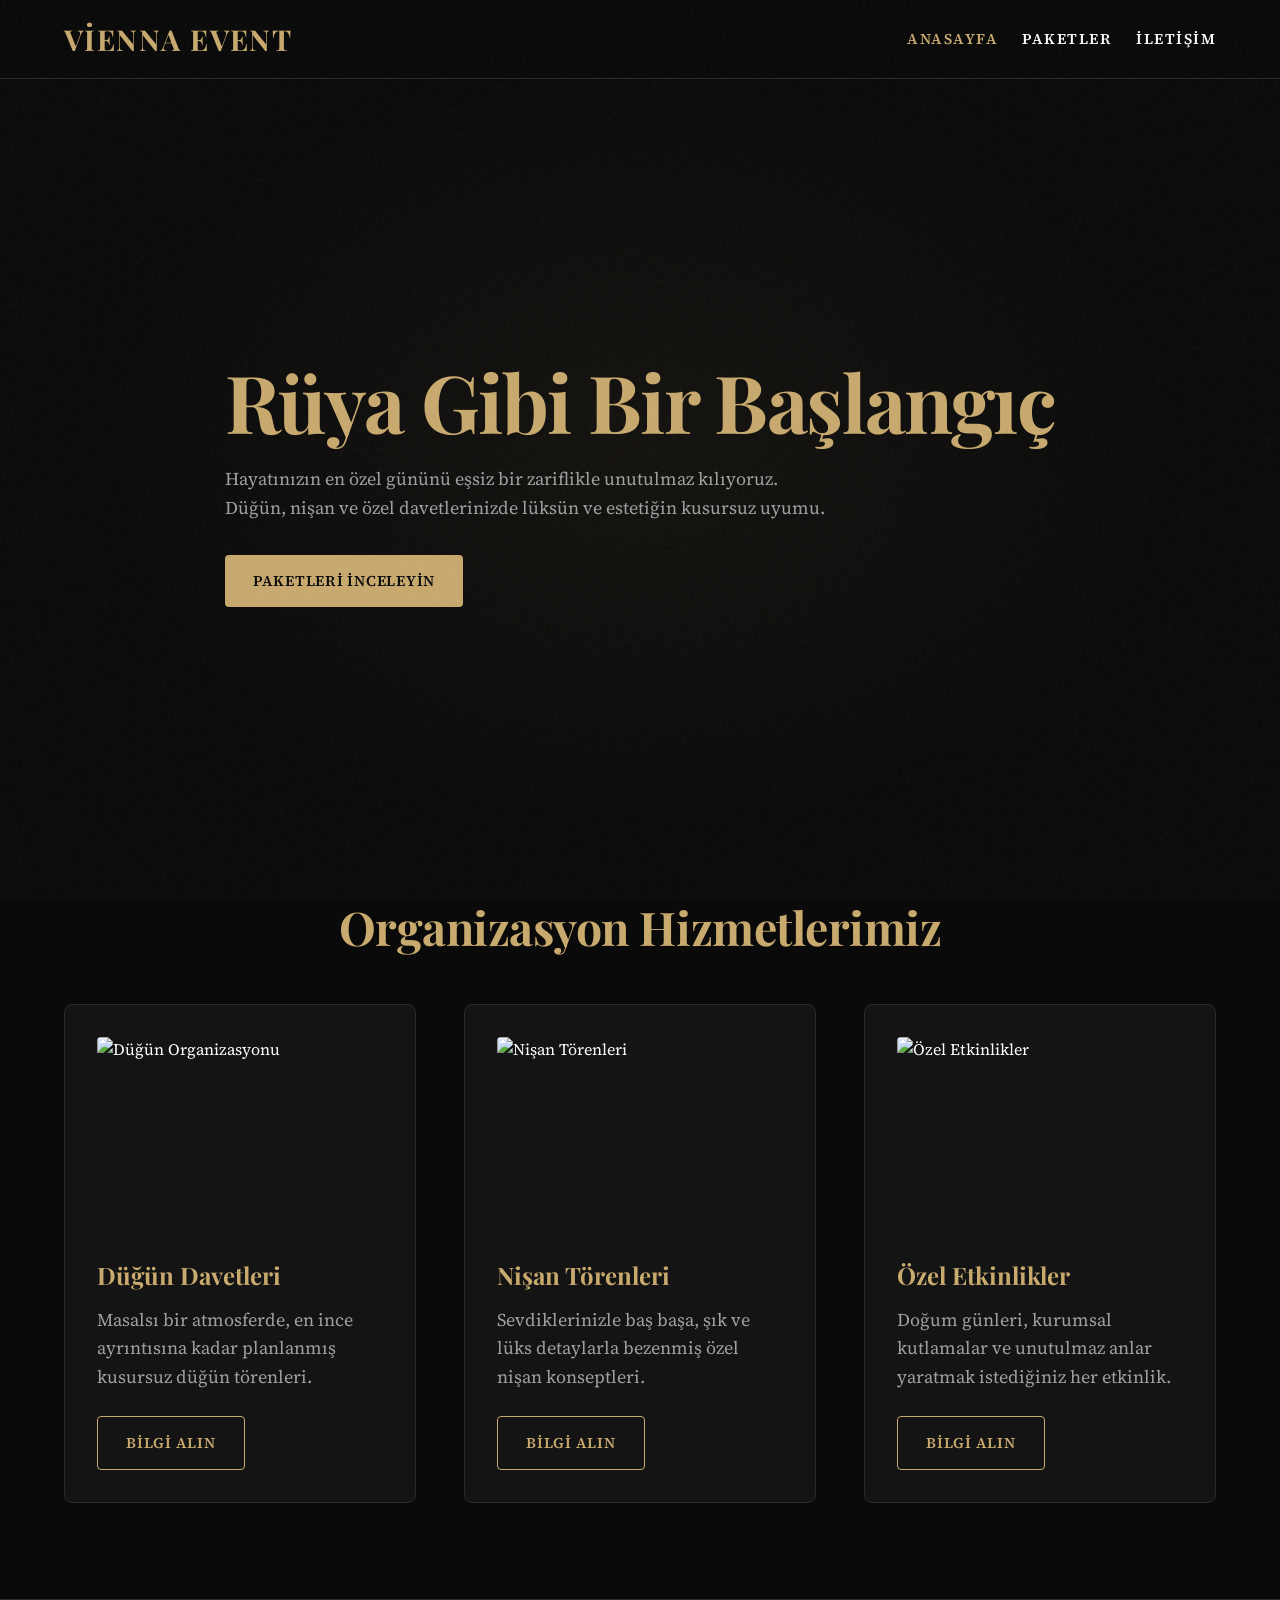
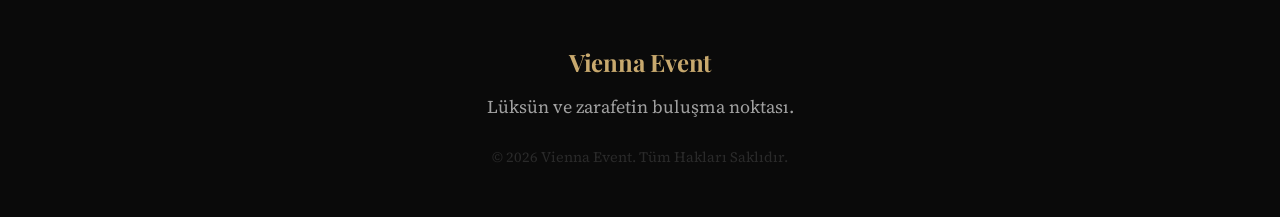
==== index.html @ 5845f9a8 "İlk commit: Proje dosyaları eklendi" ====
<!DOCTYPE html>
<html lang="tr">
<head>
    <meta charset="UTF-8">
    <meta name="viewport" content="width=device-width, initial-scale=1.0">
    <title>Vienna Event | Lüks Organizasyon ve Davet</title>
    <meta name="description" content="Vienna Event ile rüya gibi düğün, nişan ve özel tören organizasyonları. Zarafet ve lüksün buluşma noktası.">
    
    <!-- Fonts -->
    <link rel="preconnect" href="https://fonts.googleapis.com">
    <link rel="preconnect" href="https://fonts.gstatic.com" crossorigin>
    <link href="https://fonts.googleapis.com/css2?family=Playfair+Display:ital,wght@0,400;0,700;1,400&family=Source+Serif+Pro:wght@400;600&display=swap" rel="stylesheet">
    
    <!-- CSS -->
    <link rel="stylesheet" href="css/variables.css">
    <link rel="stylesheet" href="css/base.css">
    <link rel="stylesheet" href="css/layout.css">
    <link rel="stylesheet" href="css/components.css">
    <link rel="stylesheet" href="css/animations.css">
</head>
<body>
    <div class="grain-overlay"></div>

    <!-- Navigation -->
    <nav class="nav">
        <div class="nav-container">
            <a href="index.html" class="nav-logo">Vienna Event</a>
            <button class="hamburger" aria-label="Menü">☰</button>
            <ul class="nav-links">
                <li><a href="index.html" class="nav-link active">Anasayfa</a></li>
                <li><a href="packages.html" class="nav-link">Paketler</a></li>
                <li><a href="contact.html" class="nav-link">İletişim</a></li>
            </ul>
        </div>
    </nav>

    <!-- Hero Section -->
    <section class="hero-section">
        <div class="hero-bg"></div>
        <div class="container animate-on-scroll">
            <h1 class="stagger-1">Rüya Gibi Bir Başlangıç</h1>
            <p class="stagger-2" style="max-width: 600px; margin: var(--space-md) 0 var(--space-xl);">Hayatınızın en özel gününü eşsiz bir zariflikle unutulmaz kılıyoruz. Düğün, nişan ve özel davetlerinizde lüksün ve estetiğin kusursuz uyumu.</p>
            <a href="packages.html" class="btn-primary stagger-3">Paketleri İnceleyin</a>
        </div>
    </section>

    <!-- Categories Section -->
    <section class="container animate-on-scroll">
        <h2 style="text-align: center; margin-bottom: var(--space-2xl);">Organizasyon Hizmetlerimiz</h2>
        <div class="grid grid-3">
            <div class="card stagger-1">
                <div class="card-img-wrapper">
                    <!-- Unsplash gorseli (konsept amaciyla) -->
                    <img src="https://images.unsplash.com/photo-1519225421980-715cb0215aed?ixlib=rb-4.0.3&auto=format&fit=crop&w=800&q=80" alt="Düğün Organizasyonu" class="card-img" loading="lazy">
                </div>
                <h3 class="card-title">Düğün Davetleri</h3>
                <p style="margin-bottom: var(--space-lg); flex-grow: 1;">Masalsı bir atmosferde, en ince ayrıntısına kadar planlanmış kusursuz düğün törenleri.</p>
                <a href="contact.html" class="btn-ghost" style="align-self: flex-start;">Bilgi Alın</a>
            </div>
            
            <div class="card stagger-2">
                <div class="card-img-wrapper">
                    <img src="https://images.unsplash.com/photo-1515934751635-c81c6bc9a2d8?ixlib=rb-4.0.3&auto=format&fit=crop&w=800&q=80" alt="Nişan Törenleri" class="card-img" loading="lazy">
                </div>
                <h3 class="card-title">Nişan Törenleri</h3>
                <p style="margin-bottom: var(--space-lg); flex-grow: 1;">Sevdiklerinizle baş başa, şık ve lüks detaylarla bezenmiş özel nişan konseptleri.</p>
                <a href="contact.html" class="btn-ghost" style="align-self: flex-start;">Bilgi Alın</a>
            </div>

            <div class="card stagger-3">
                <div class="card-img-wrapper">
                    <img src="https://images.unsplash.com/photo-1464366400600-7168b8af9bc3?ixlib=rb-4.0.3&auto=format&fit=crop&w=800&q=80" alt="Özel Etkinlikler" class="card-img" loading="lazy">
                </div>
                <h3 class="card-title">Özel Etkinlikler</h3>
                <p style="margin-bottom: var(--space-lg); flex-grow: 1;">Doğum günleri, kurumsal kutlamalar ve unutulmaz anlar yaratmak istediğiniz her etkinlik.</p>
                <a href="contact.html" class="btn-ghost" style="align-self: flex-start;">Bilgi Alın</a>
            </div>
        </div>
    </section>

    <!-- Footer -->
    <footer style="border-top: 1px solid var(--color-border); padding: var(--space-2xl) 0; text-align: center; margin-top: var(--space-4xl);">
        <div class="container animate-on-scroll">
            <h2 style="font-size: 1.5rem; margin-bottom: var(--space-md);">Vienna Event</h2>
            <p style="margin-bottom: var(--space-lg);">Lüksün ve zarafetin buluşma noktası.</p>
            <p style="font-size: 0.9rem; color: var(--color-border);">&copy; 2026 Vienna Event. Tüm Hakları Saklıdır.</p>
        </div>
    </footer>

    <script src="js/main.js"></script>
</body>
</html>
---- css/variables.css ----
:root {
  /* Luxury Dark Palette */
  --color-bg: #0a0a0a;
  --color-bg-rgb: 10, 10, 10;
  --color-surface: #141414;
  --color-surface-hover: #1c1c1c;
  
  --color-primary: #c8a96e; /* Gold */
  --color-primary-rgb: 200, 169, 110;
  --color-accent: #e8d5b0; /* Light Gold */
  
  --color-text-primary: #fdfdfd;
  --color-text-secondary: #a0a0a0;
  --color-border: #2a2a2a;

  /* Typography */
  --font-display: 'Playfair Display', serif;
  --font-body: 'Source Serif Pro', serif;

  /* Spacing (8px grid) */
  --space-xs: 4px;
  --space-sm: 8px;
  --space-md: 16px;
  --space-lg: 24px;
  --space-xl: 32px;
  --space-2xl: 48px;
  --space-3xl: 64px;
  --space-4xl: 96px;
  --space-5xl: 128px;

  /* Border Radius */
  --radius-sm: 4px;
  --radius-md: 8px;
  --radius-lg: 16px;

  /* Easing */
  --ease-out-expo: cubic-bezier(0.16, 1, 0.3, 1);
}
---- css/base.css ----
* {
  margin: 0;
  padding: 0;
  box-sizing: border-box;
}

body {
  font-family: var(--font-body);
  background-color: var(--color-bg);
  color: var(--color-text-primary);
  line-height: 1.6;
  -webkit-font-smoothing: antialiased;
}

/* Noise overlay */
.grain-overlay::after {
  content: '';
  position: fixed;
  top: 0; left: 0;
  width: 100%; height: 100%;
  background-image: url("data:image/svg+xml,%3Csvg viewBox='0 0 256 256' xmlns='http://www.w3.org/2000/svg'%3E%3Cfilter id='noise'%3E%3CfeTurbulence type='fractalNoise' baseFrequency='0.9' numOctaves='4' stitchTiles='stitch'/%3E%3C/filter%3E%3Crect width='100%25' height='100%25' filter='url(%23noise)' opacity='0.03'/%3E%3C/svg%3E");
  pointer-events: none;
  z-index: 9999;
}

h1, h2, h3, h4, h5, h6 {
  font-family: var(--font-display);
  font-weight: 700;
  line-height: 1.2;
}

h1 { font-size: clamp(2.5rem, 5vw + 1rem, 5rem); letter-spacing: -0.02em; color: var(--color-primary); }
h2 { font-size: clamp(1.8rem, 3vw + 0.5rem, 3rem); letter-spacing: -0.01em; color: var(--color-primary); }
h3 { font-size: clamp(1.3rem, 2vw + 0.5rem, 2rem); }
p { font-size: clamp(1rem, 1vw + 0.5rem, 1.125rem); color: var(--color-text-secondary); }

a {
  color: var(--color-primary);
  text-decoration: none;
  transition: color 0.3s ease;
}

a:hover {
  color: var(--color-accent);
}
---- css/layout.css ----
.container {
  max-width: 1200px;
  margin: 0 auto;
  padding: 0 var(--space-lg);
}

section {
  padding: 100px 0;
}

.hero-section {
  padding: 180px 0 120px;
  min-height: 100vh;
  display: flex;
  align-items: center;
  position: relative;
  overflow: hidden;
}

.hero-bg {
  position: absolute;
  top: 0; left: 0; width: 100%; height: 100%;
  background:
    radial-gradient(ellipse at 50% 50%, rgba(200, 169, 110, 0.05) 0%, transparent 60%),
    var(--color-bg);
  z-index: -1;
}

.grid {
  display: grid;
  gap: var(--space-2xl);
}

.grid-3 { grid-template-columns: repeat(3, 1fr); }
.grid-2 { grid-template-columns: repeat(2, 1fr); }

@media (max-width: 768px) {
  .grid-2, .grid-3 {
    grid-template-columns: 1fr;
  }
  section {
    padding: 60px 0;
  }
  .hero-section {
    padding: 140px 0 80px;
    min-height: 80vh;
  }
}
---- css/components.css ----
/* Primary Button */
.btn-primary {
  display: inline-flex;
  align-items: center;
  gap: 8px;
  padding: 14px 28px;
  font-family: var(--font-body);
  font-size: 15px;
  font-weight: 600;
  letter-spacing: 0.05em;
  color: var(--color-bg);
  background: var(--color-primary);
  border: none;
  border-radius: var(--radius-sm);
  cursor: pointer;
  transition: all 0.3s var(--ease-out-expo);
  text-transform: uppercase;
}

.btn-primary:hover {
  transform: translateY(-2px);
  background: var(--color-accent);
  box-shadow: 0 4px 12px rgba(200, 169, 110, 0.2);
  color: var(--color-bg);
}

/* Ghost Button */
.btn-ghost {
  display: inline-flex;
  align-items: center;
  gap: 8px;
  padding: 14px 28px;
  font-family: var(--font-body);
  font-size: 15px;
  font-weight: 600;
  letter-spacing: 0.05em;
  color: var(--color-primary);
  background: transparent;
  border: 1px solid var(--color-primary);
  border-radius: var(--radius-sm);
  cursor: pointer;
  transition: all 0.3s ease;
  text-transform: uppercase;
}

.btn-ghost:hover {
  background: rgba(200, 169, 110, 0.1);
  color: var(--color-accent);
  border-color: var(--color-accent);
}

/* Cards */
.card {
  background: var(--color-surface);
  border: 1px solid var(--color-border);
  border-radius: var(--radius-md);
  padding: var(--space-xl);
  transition: all 0.4s var(--ease-out-expo);
  display: flex;
  flex-direction: column;
}

.card:hover {
  transform: translateY(-4px);
  box-shadow: 0 12px 32px rgba(0,0,0,0.5);
  border-color: rgba(200, 169, 110, 0.3);
}

.card-title {
  font-family: var(--font-display);
  font-size: 1.5rem;
  color: var(--color-primary);
  margin-bottom: var(--space-md);
}

.card-img-wrapper {
  width: 100%;
  padding-bottom: 70%;
  position: relative;
  overflow: hidden;
  border-radius: var(--radius-sm);
  margin-bottom: var(--space-lg);
}

.card-img {
  position: absolute;
  top: 0; left: 0;
  width: 100%; height: 100%;
  object-fit: cover;
  transition: transform 0.6s var(--ease-out-expo);
}

.card:hover .card-img {
  transform: scale(1.05);
}

/* Navigation */
.nav {
  position: fixed;
  top: 0;
  width: 100%;
  z-index: 100;
  padding: var(--space-md) 0;
  backdrop-filter: blur(12px);
  background: rgba(10, 10, 10, 0.85); /* var(--color-bg-rgb) */
  border-bottom: 1px solid var(--color-border);
  transition: all 0.3s ease;
}

.nav-container {
  display: flex;
  justify-content: space-between;
  align-items: center;
  max-width: 1200px;
  margin: 0 auto;
  padding: 0 var(--space-lg);
}

.nav-logo {
  font-family: var(--font-display);
  font-size: 1.8rem;
  font-weight: 700;
  color: var(--color-primary);
  letter-spacing: 0.05em;
  text-transform: uppercase;
}

.nav-links {
  display: flex;
  gap: var(--space-lg);
  list-style: none;
}

.nav-link {
  color: var(--color-text-primary);
  font-size: 15px;
  font-weight: 600;
  text-transform: uppercase;
  letter-spacing: 0.1em;
}

.nav-link:hover, .nav-link.active {
  color: var(--color-primary);
}

.hamburger {
  display: none;
  background: none;
  border: none;
  color: var(--color-primary);
  font-size: 24px;
  cursor: pointer;
}

@media (max-width: 768px) {
  .nav-links {
    display: none;
  }
  .hamburger {
    display: block;
  }
}

/* Input Fields */
.input-group {
  margin-bottom: var(--space-lg);
}

.input-label {
  display: block;
  margin-bottom: var(--space-sm);
  color: var(--color-text-secondary);
  font-size: 14px;
  text-transform: uppercase;
  letter-spacing: 0.05em;
}

.input, .textarea {
  width: 100%;
  padding: 14px 18px;
  font-family: var(--font-body);
  font-size: 16px;
  color: var(--color-text-primary);
  background: var(--color-surface);
  border: 1px solid var(--color-border);
  border-radius: var(--radius-sm);
  outline: none;
  transition: all 0.25s ease;
}

.textarea {
  min-height: 120px;
  resize: vertical;
}

.input:focus, .textarea:focus {
  border-color: var(--color-primary);
  background: var(--color-bg);
}

.input::placeholder, .textarea::placeholder {
  color: var(--color-text-secondary);
  opacity: 0.6;
}
---- css/animations.css ----
@keyframes fadeInUp {
  from {
    opacity: 0;
    transform: translateY(30px);
  }
  to {
    opacity: 1;
    transform: translateY(0);
  }
}

@keyframes fadeOut {
  from { opacity: 1; }
  to { opacity: 0; }
}

.animate-on-scroll {
  opacity: 0;
  animation-fill-mode: forwards;
}

.is-visible {
  animation: fadeInUp 0.8s var(--ease-out-expo) forwards;
}

.stagger-1 { animation-delay: 0.1s; }
.stagger-2 { animation-delay: 0.2s; }
.stagger-3 { animation-delay: 0.3s; }
.stagger-4 { animation-delay: 0.4s; }
.stagger-5 { animation-delay: 0.5s; }
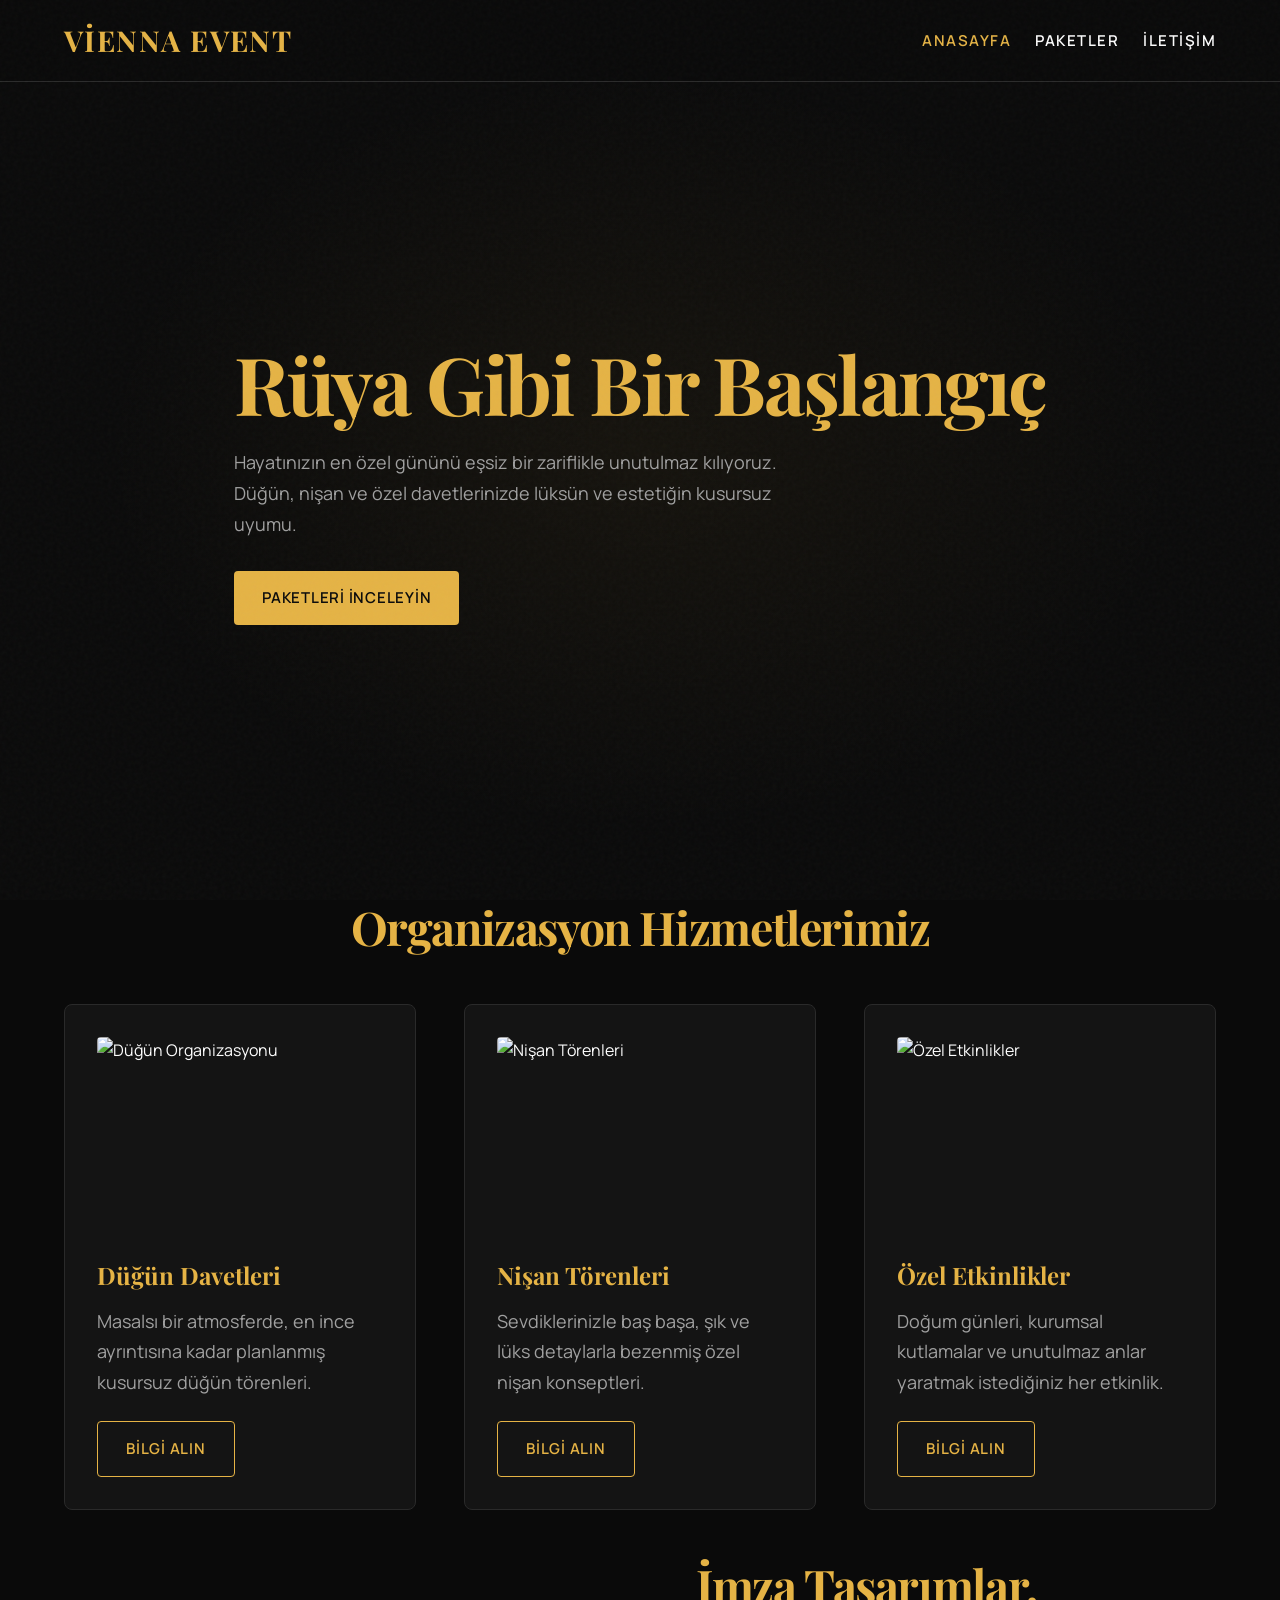
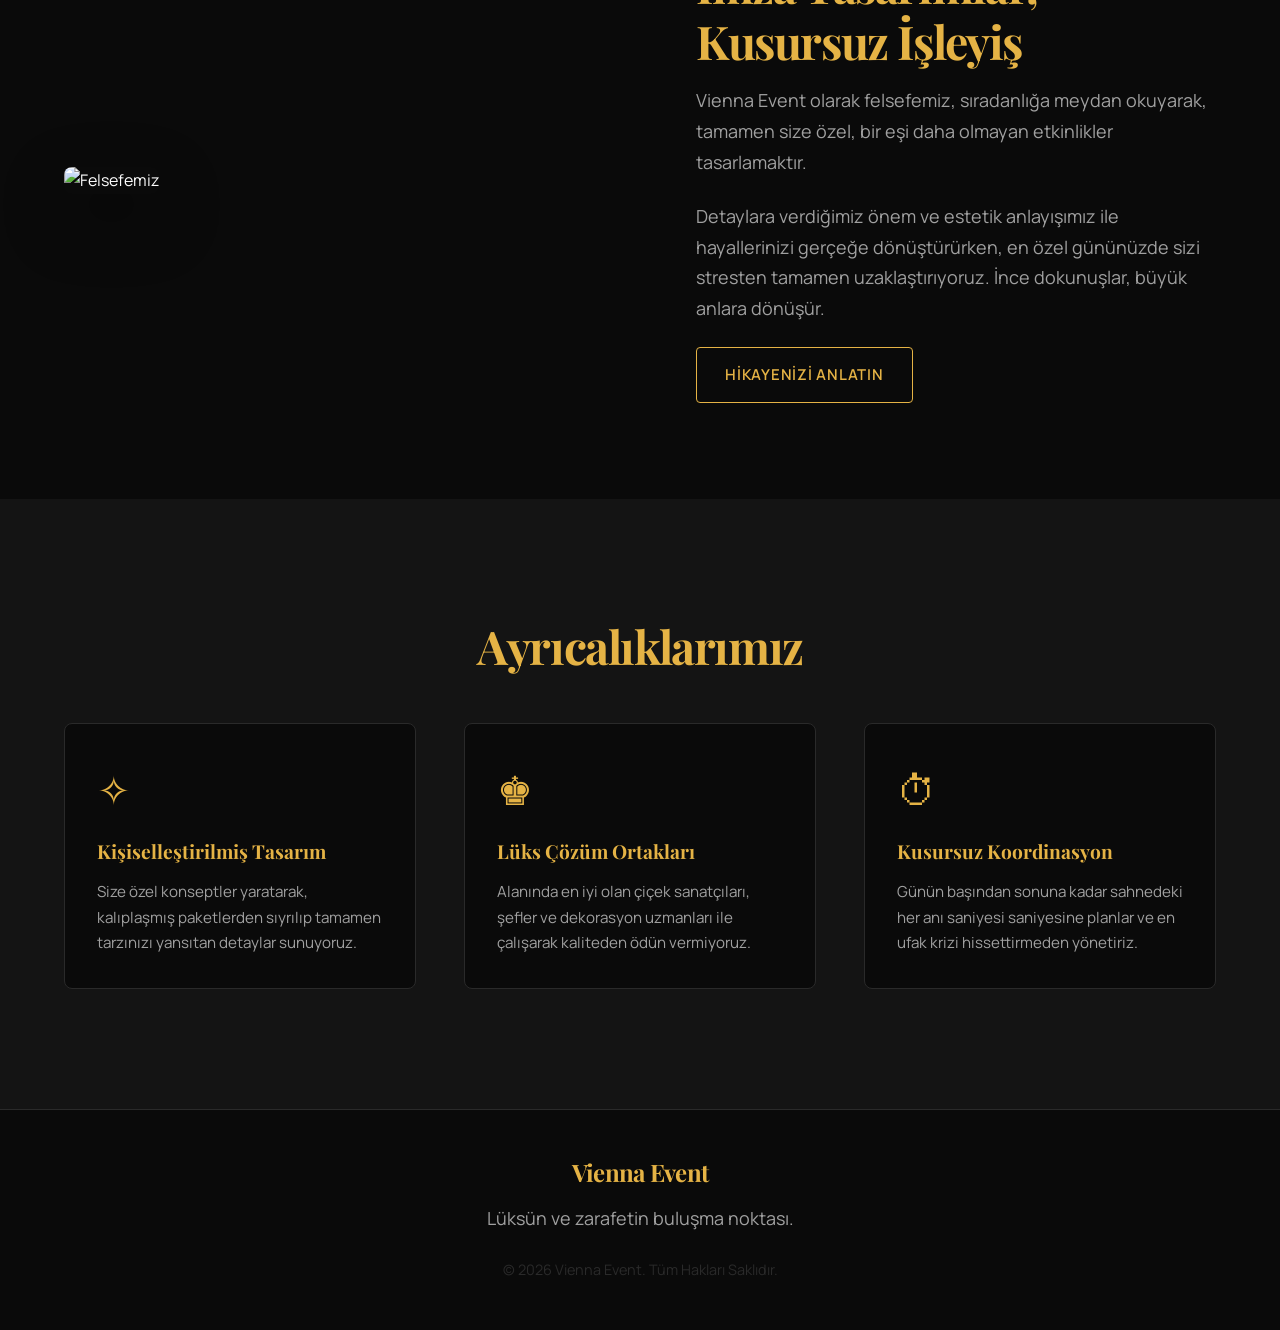
==== commit ed618f60: "Son tasarım revizeleri ve mobil uyumluluk" ====
--- a/index.html
+++ b/index.html
@@ -9,7 +9,7 @@
     <!-- Fonts -->
     <link rel="preconnect" href="https://fonts.googleapis.com">
     <link rel="preconnect" href="https://fonts.gstatic.com" crossorigin>
-    <link href="https://fonts.googleapis.com/css2?family=Playfair+Display:ital,wght@0,400;0,700;1,400&family=Source+Serif+Pro:wght@400;600&display=swap" rel="stylesheet">
+    <link href="https://fonts.googleapis.com/css2?family=Playfair+Display:ital,wght@0,400;0,700;1,400&family=Manrope:wght@400;600&display=swap" rel="stylesheet">
     
     <!-- CSS -->
     <link rel="stylesheet" href="css/variables.css">
@@ -78,8 +78,47 @@
         </div>
     </section>
 
+    <!-- Philosophy Section -->
+    <section class="container animate-on-scroll">
+        <div class="grid grid-2" style="align-items: center; margin-top: var(--space-2xl);">
+            <div class="stagger-1">
+                <img src="https://images.unsplash.com/photo-1511285560929-80b456fea0bc?ixlib=rb-4.0.3&auto=format&fit=crop&w=800&q=80" alt="Felsefemiz" style="width: 100%; border-radius: var(--radius-md); box-shadow: 0 24px 64px rgba(0,0,0,0.4);" loading="lazy">
+            </div>
+            <div class="stagger-2" style="padding-left: var(--space-xl);">
+                <h2 style="margin-bottom: var(--space-md);">İmza Tasarımlar, <br>Kusursuz İşleyiş</h2>
+                <p style="margin-bottom: var(--space-lg);">Vienna Event olarak felsefemiz, sıradanlığa meydan okuyarak, tamamen size özel, bir eşi daha olmayan etkinlikler tasarlamaktır.</p>
+                <p style="margin-bottom: var(--space-lg);">Detaylara verdiğimiz önem ve estetik anlayışımız ile hayallerinizi gerçeğe dönüştürürken, en özel gününüzde sizi stresten tamamen uzaklaştırıyoruz. İnce dokunuşlar, büyük anlara dönüşür.</p>
+                <a href="contact.html" class="btn-ghost">Hikayenizi Anlatın</a>
+            </div>
+        </div>
+    </section>
+
+    <!-- Features Section -->
+    <section style="background-color: var(--color-surface); padding: 120px 0; margin-top: var(--space-4xl);">
+        <div class="container animate-on-scroll">
+            <h2 style="text-align: center; margin-bottom: var(--space-2xl);">Ayrıcalıklarımız</h2>
+            <div class="grid grid-3">
+                <div class="card stagger-1" style="background: var(--color-bg); border: 1px solid var(--color-border);">
+                    <div style="font-size: 2.5rem; margin-bottom: var(--space-md); color: var(--color-primary);">✧</div>
+                    <h3 class="card-title" style="font-size: 1.2rem;">Kişiselleştirilmiş Tasarım</h3>
+                    <p style="font-size: 0.95rem; flex-grow: 1;">Size özel konseptler yaratarak, kalıplaşmış paketlerden sıyrılıp tamamen tarzınızı yansıtan detaylar sunuyoruz.</p>
+                </div>
+                <div class="card stagger-2" style="background: var(--color-bg); border: 1px solid var(--color-border);">
+                    <div style="font-size: 2.5rem; margin-bottom: var(--space-md); color: var(--color-primary);">♚</div>
+                    <h3 class="card-title" style="font-size: 1.2rem;">Lüks Çözüm Ortakları</h3>
+                    <p style="font-size: 0.95rem; flex-grow: 1;">Alanında en iyi olan çiçek sanatçıları, şefler ve dekorasyon uzmanları ile çalışarak kaliteden ödün vermiyoruz.</p>
+                </div>
+                <div class="card stagger-3" style="background: var(--color-bg); border: 1px solid var(--color-border);">
+                    <div style="font-size: 2.5rem; margin-bottom: var(--space-md); color: var(--color-primary);">⏱</div>
+                    <h3 class="card-title" style="font-size: 1.2rem;">Kusursuz Koordinasyon</h3>
+                    <p style="font-size: 0.95rem; flex-grow: 1;">Günün başından sonuna kadar sahnedeki her anı saniyesi saniyesine planlar ve en ufak krizi hissettirmeden yönetiriz.</p>
+                </div>
+            </div>
+        </div>
+    </section>
+
     <!-- Footer -->
-    <footer style="border-top: 1px solid var(--color-border); padding: var(--space-2xl) 0; text-align: center; margin-top: var(--space-4xl);">
+    <footer style="border-top: 1px solid var(--color-border); padding: var(--space-2xl) 0; text-align: center; margin-top: 0;">
         <div class="container animate-on-scroll">
             <h2 style="font-size: 1.5rem; margin-bottom: var(--space-md);">Vienna Event</h2>
             <p style="margin-bottom: var(--space-lg);">Lüksün ve zarafetin buluşma noktası.</p>
--- a/css/variables.css
+++ b/css/variables.css
@@ -5,9 +5,9 @@
   --color-surface: #141414;
   --color-surface-hover: #1c1c1c;
   
-  --color-primary: #c8a96e; /* Gold */
-  --color-primary-rgb: 200, 169, 110;
-  --color-accent: #e8d5b0; /* Light Gold */
+  --color-primary: #e5b345; /* Bright Shiny Gold */
+  --color-primary-rgb: 229, 179, 69;
+  --color-accent: #f5cf7b; /* Light Shiny Gold */
   
   --color-text-primary: #fdfdfd;
   --color-text-secondary: #a0a0a0;
@@ -15,7 +15,7 @@
 
   /* Typography */
   --font-display: 'Playfair Display', serif;
-  --font-body: 'Source Serif Pro', serif;
+  --font-body: 'Manrope', sans-serif;
 
   /* Spacing (8px grid) */
   --space-xs: 4px;
@@ -35,4 +35,5 @@
 
   /* Easing */
   --ease-out-expo: cubic-bezier(0.16, 1, 0.3, 1);
+  --ease-spring: cubic-bezier(0.34, 1.56, 0.64, 1);
 }
--- a/css/base.css
+++ b/css/base.css
@@ -8,7 +8,7 @@
   font-family: var(--font-body);
   background-color: var(--color-bg);
   color: var(--color-text-primary);
-  line-height: 1.6;
+  line-height: 1.7;
   -webkit-font-smoothing: antialiased;
 }
 
@@ -29,8 +29,8 @@
   line-height: 1.2;
 }
 
-h1 { font-size: clamp(2.5rem, 5vw + 1rem, 5rem); letter-spacing: -0.02em; color: var(--color-primary); }
-h2 { font-size: clamp(1.8rem, 3vw + 0.5rem, 3rem); letter-spacing: -0.01em; color: var(--color-primary); }
+h1 { font-size: clamp(2.5rem, 5vw + 1rem, 5rem); letter-spacing: -0.03em; color: var(--color-primary); }
+h2 { font-size: clamp(1.8rem, 3vw + 0.5rem, 3rem); letter-spacing: -0.03em; color: var(--color-primary); }
 h3 { font-size: clamp(1.3rem, 2vw + 0.5rem, 2rem); }
 p { font-size: clamp(1rem, 1vw + 0.5rem, 1.125rem); color: var(--color-text-secondary); }
 
--- a/css/layout.css
+++ b/css/layout.css
@@ -21,7 +21,7 @@
   position: absolute;
   top: 0; left: 0; width: 100%; height: 100%;
   background:
-    radial-gradient(ellipse at 50% 50%, rgba(200, 169, 110, 0.05) 0%, transparent 60%),
+    radial-gradient(ellipse at 50% 50%, rgba(var(--color-primary-rgb), 0.05) 0%, transparent 60%),
     var(--color-bg);
   z-index: -1;
 }
--- a/css/components.css
+++ b/css/components.css
@@ -13,15 +13,21 @@
   border: none;
   border-radius: var(--radius-sm);
   cursor: pointer;
-  transition: all 0.3s var(--ease-out-expo);
-  text-transform: uppercase;
-}
-
-.btn-primary:hover {
-  transform: translateY(-2px);
+  transition: transform 0.4s var(--ease-spring), box-shadow 0.4s var(--ease-spring), background-color 0.3s ease, color 0.3s ease;
+  text-transform: uppercase;
+}
+
+.btn-primary:hover, .btn-primary:focus-visible {
+  transform: translateY(-4px);
   background: var(--color-accent);
-  box-shadow: 0 4px 12px rgba(200, 169, 110, 0.2);
+  box-shadow: 0 10px 20px -5px rgba(var(--color-primary-rgb), 0.3), 0 4px 6px -2px rgba(var(--color-primary-rgb), 0.15);
   color: var(--color-bg);
+  outline: none;
+}
+
+.btn-primary:active {
+  transform: translateY(0);
+  box-shadow: 0 2px 4px rgba(var(--color-primary-rgb), 0.2);
 }
 
 /* Ghost Button */
@@ -39,14 +45,22 @@
   border: 1px solid var(--color-primary);
   border-radius: var(--radius-sm);
   cursor: pointer;
-  transition: all 0.3s ease;
-  text-transform: uppercase;
-}
-
-.btn-ghost:hover {
-  background: rgba(200, 169, 110, 0.1);
+  transition: transform 0.4s var(--ease-spring), box-shadow 0.4s var(--ease-spring), background-color 0.3s ease, border-color 0.3s ease, color 0.3s ease;
+  text-transform: uppercase;
+}
+
+.btn-ghost:hover, .btn-ghost:focus-visible {
+  transform: translateY(-4px);
+  background: rgba(var(--color-primary-rgb), 0.1);
   color: var(--color-accent);
   border-color: var(--color-accent);
+  box-shadow: 0 10px 20px -5px rgba(var(--color-primary-rgb), 0.15);
+  outline: none;
+}
+
+.btn-ghost:active {
+  transform: translateY(0);
+  box-shadow: none;
 }
 
 /* Cards */
@@ -55,15 +69,16 @@
   border: 1px solid var(--color-border);
   border-radius: var(--radius-md);
   padding: var(--space-xl);
-  transition: all 0.4s var(--ease-out-expo);
+  transition: transform 0.5s var(--ease-spring), box-shadow 0.5s var(--ease-spring), border-color 0.3s ease;
   display: flex;
   flex-direction: column;
 }
 
-.card:hover {
-  transform: translateY(-4px);
-  box-shadow: 0 12px 32px rgba(0,0,0,0.5);
-  border-color: rgba(200, 169, 110, 0.3);
+.card:hover, .card:focus-visible {
+  transform: translateY(-6px);
+  box-shadow: 0 25px 50px -12px rgba(var(--color-primary-rgb), 0.15), 0 10px 15px -3px rgba(var(--color-primary-rgb), 0.05);
+  border-color: rgba(var(--color-primary-rgb), 0.4);
+  outline: none;
 }
 
 .card-title {
@@ -104,7 +119,7 @@
   backdrop-filter: blur(12px);
   background: rgba(10, 10, 10, 0.85); /* var(--color-bg-rgb) */
   border-bottom: 1px solid var(--color-border);
-  transition: all 0.3s ease;
+  transition: background-color 0.3s ease, border-color 0.3s ease;
 }
 
 .nav-container {
@@ -155,7 +170,22 @@
 @media (max-width: 768px) {
   .nav-links {
     display: none;
+    flex-direction: column;
+    position: absolute;
+    top: 100%;
+    left: 0;
+    width: 100%;
+    background: rgba(10, 10, 10, 0.98);
+    padding: var(--space-lg);
+    border-bottom: 1px solid var(--color-border);
+    box-shadow: 0 10px 30px rgba(0,0,0,0.5);
   }
+  
+  .nav-links.nav-active {
+    display: flex;
+    animation: fadeInUp 0.4s var(--ease-spring) forwards;
+  }
+
   .hamburger {
     display: block;
   }
@@ -185,7 +215,7 @@
   border: 1px solid var(--color-border);
   border-radius: var(--radius-sm);
   outline: none;
-  transition: all 0.25s ease;
+  transition: border-color 0.3s ease, background-color 0.3s ease, box-shadow 0.3s ease;
 }
 
 .textarea {
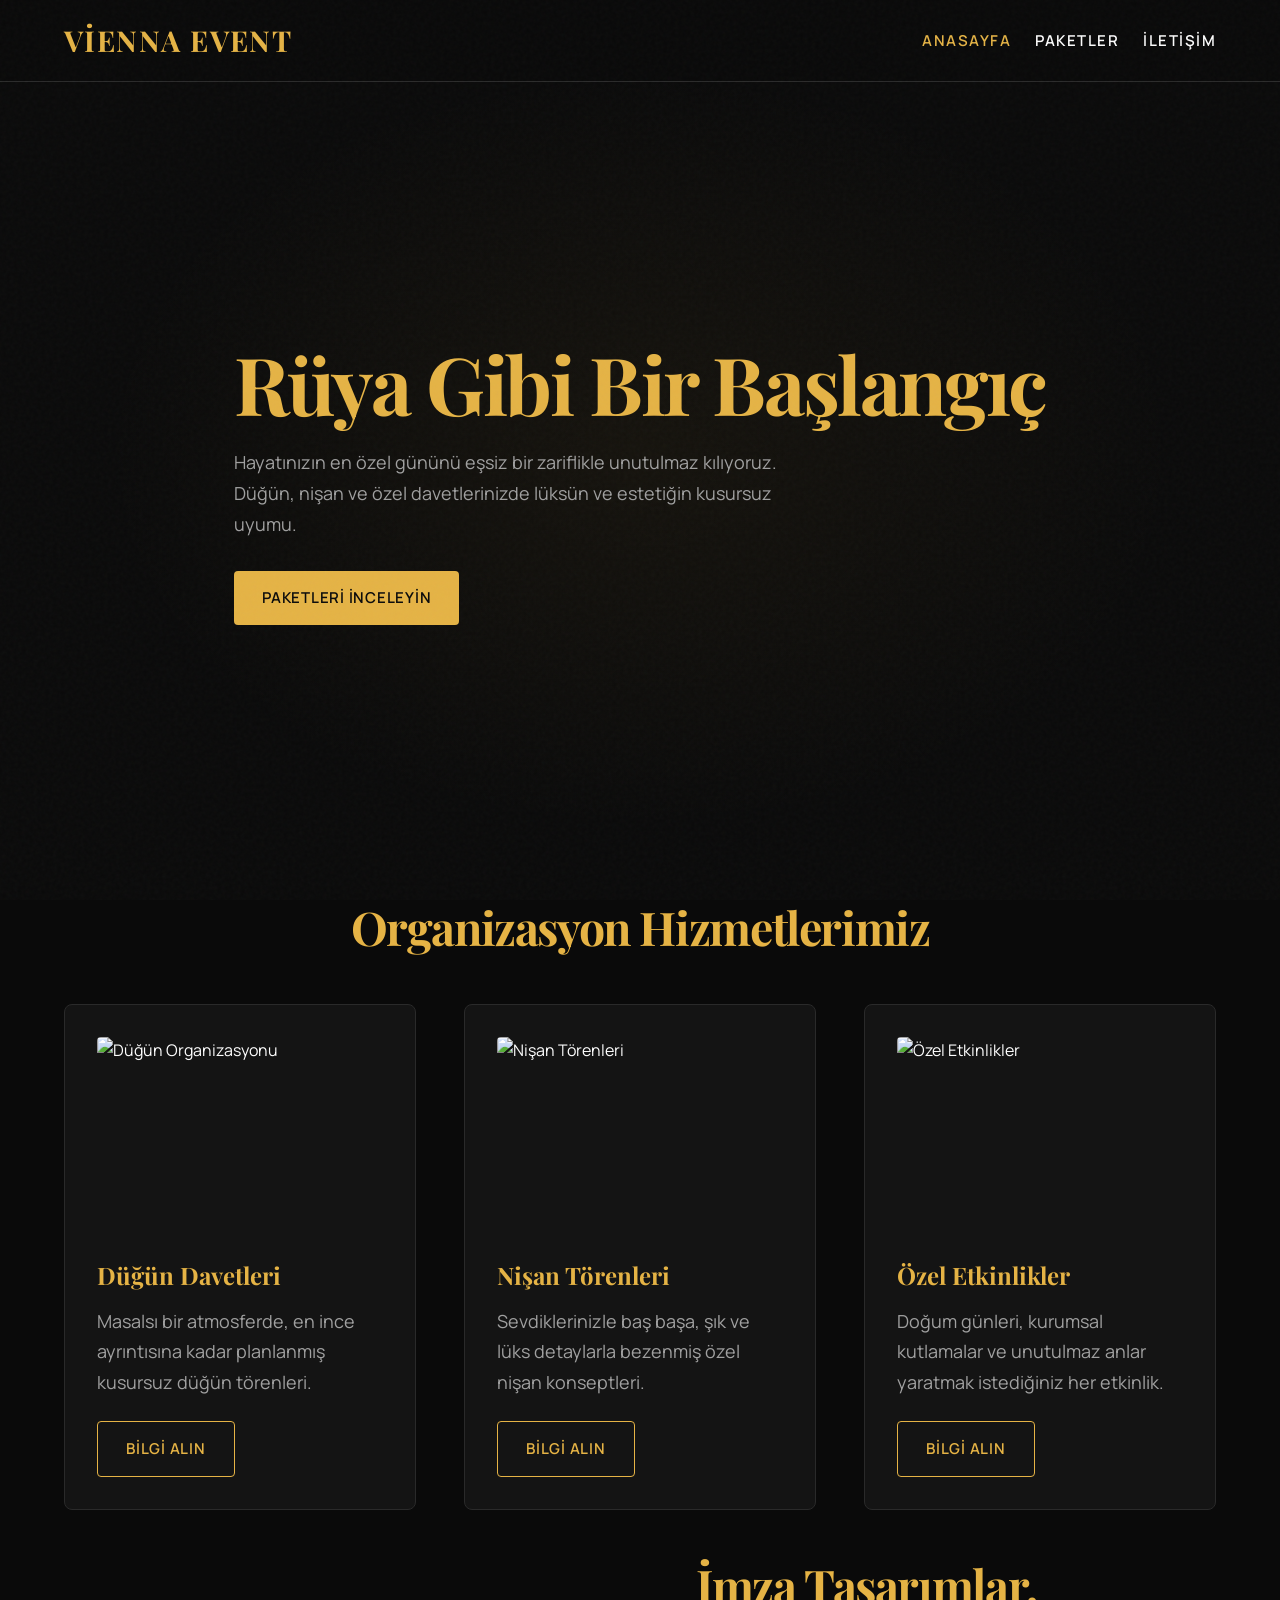
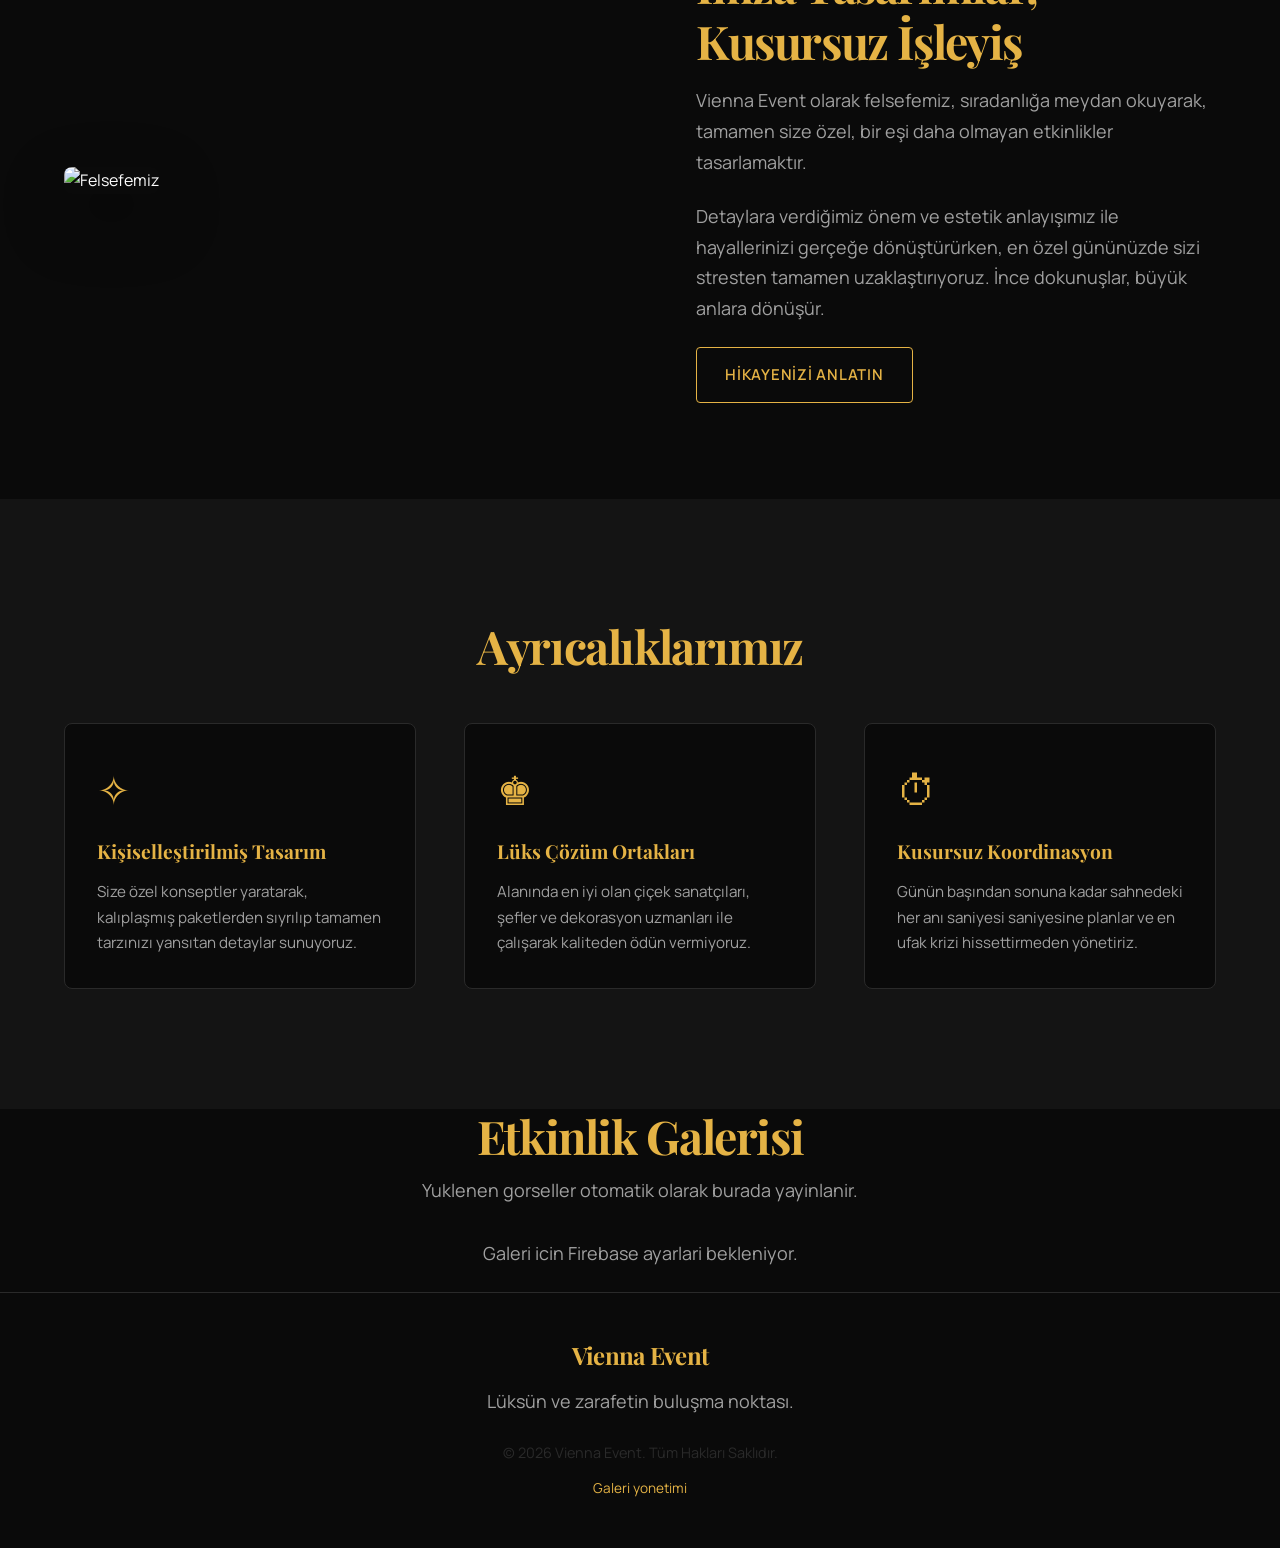
==== commit cd306d23: "Update project" ====
--- a/index.html
+++ b/index.html
@@ -117,15 +117,33 @@
         </div>
     </section>
 
+    <!-- Live Gallery Section -->
+    <section id="galeri" class="container animate-on-scroll">
+        <div class="gallery-headline">
+            <h2>Etkinlik Galerisi</h2>
+            <p>Yuklenen gorseller otomatik olarak burada yayinlanir.</p>
+        </div>
+        <p id="gallery-status" class="gallery-status">Galeri yukleniyor...</p>
+        <div id="gallery-grid" class="gallery-grid" aria-live="polite"></div>
+    </section>
+
     <!-- Footer -->
     <footer style="border-top: 1px solid var(--color-border); padding: var(--space-2xl) 0; text-align: center; margin-top: 0;">
         <div class="container animate-on-scroll">
             <h2 style="font-size: 1.5rem; margin-bottom: var(--space-md);">Vienna Event</h2>
             <p style="margin-bottom: var(--space-lg);">Lüksün ve zarafetin buluşma noktası.</p>
             <p style="font-size: 0.9rem; color: var(--color-border);">&copy; 2026 Vienna Event. Tüm Hakları Saklıdır.</p>
+            <p style="margin-top: 12px; font-size: 0.85rem;"><a href="admin.html">Galeri yonetimi</a></p>
         </div>
     </footer>
 
+    <script src="https://www.gstatic.com/firebasejs/12.1.0/firebase-app-compat.js"></script>
+    <script src="https://www.gstatic.com/firebasejs/12.1.0/firebase-auth-compat.js"></script>
+    <script src="https://www.gstatic.com/firebasejs/12.1.0/firebase-firestore-compat.js"></script>
+    <script src="https://www.gstatic.com/firebasejs/12.1.0/firebase-storage-compat.js"></script>
+    <script src="js/firebase-config.js"></script>
+    <script src="js/firebase-client.js"></script>
+    <script src="js/gallery.js"></script>
     <script src="js/main.js"></script>
 </body>
 </html>
--- a/css/components.css
+++ b/css/components.css
@@ -232,3 +232,170 @@
   color: var(--color-text-secondary);
   opacity: 0.6;
 }
+
+/* Gallery */
+.gallery-headline {
+  margin-bottom: var(--space-xl);
+  text-align: center;
+}
+
+.gallery-headline p {
+  max-width: 680px;
+  margin: 10px auto 0;
+}
+
+.gallery-status {
+  text-align: center;
+  color: var(--color-text-secondary);
+  margin-bottom: var(--space-lg);
+}
+
+.gallery-grid {
+  display: grid;
+  grid-template-columns: repeat(3, minmax(0, 1fr));
+  gap: var(--space-lg);
+}
+
+.gallery-item {
+  border: 1px solid var(--color-border);
+  border-radius: var(--radius-md);
+  overflow: hidden;
+  background: var(--color-surface);
+}
+
+.gallery-item img {
+  width: 100%;
+  aspect-ratio: 4 / 3;
+  object-fit: cover;
+  display: block;
+}
+
+.gallery-caption {
+  padding: 12px 14px;
+  color: var(--color-text-secondary);
+  font-size: 0.95rem;
+}
+
+/* Admin */
+.admin-page {
+  padding-top: 140px;
+  padding-bottom: 80px;
+  max-width: 900px;
+}
+
+.admin-headline {
+  margin-bottom: var(--space-xl);
+}
+
+.admin-panel-card {
+  border: 1px solid var(--color-border);
+  border-radius: var(--radius-md);
+  background: var(--color-surface);
+  padding: var(--space-xl);
+  margin-bottom: var(--space-lg);
+}
+
+.admin-form {
+  display: grid;
+  gap: 12px;
+}
+
+.admin-toolbar {
+  display: flex;
+  justify-content: space-between;
+  align-items: center;
+  gap: var(--space-md);
+  margin-bottom: var(--space-lg);
+}
+
+.admin-separator {
+  border: 0;
+  border-top: 1px solid var(--color-border);
+  margin: var(--space-xl) 0;
+}
+
+.admin-status {
+  color: var(--color-text-secondary);
+}
+
+.admin-gallery-list {
+  display: grid;
+  gap: var(--space-md);
+  margin-top: var(--space-md);
+}
+
+.admin-gallery-item {
+  border: 1px solid var(--color-border);
+  border-radius: var(--radius-sm);
+  padding: 12px;
+  display: grid;
+  gap: 12px;
+  grid-template-columns: 140px 1fr;
+  background: rgba(255, 255, 255, 0.01);
+}
+
+.admin-gallery-item img {
+  width: 100%;
+  height: 100px;
+  border-radius: 6px;
+  object-fit: cover;
+}
+
+.admin-gallery-meta {
+  display: flex;
+  align-items: center;
+  justify-content: space-between;
+  gap: 10px;
+}
+
+.admin-gallery-meta h3 {
+  font-size: 1rem;
+  color: var(--color-text-primary);
+}
+
+.admin-muted {
+  color: var(--color-text-secondary);
+}
+
+@media (max-width: 900px) {
+  .gallery-grid {
+    grid-template-columns: repeat(2, minmax(0, 1fr));
+  }
+}
+
+@media (max-width: 700px) {
+  .admin-page {
+    padding-top: 120px;
+  }
+
+  .gallery-grid {
+    grid-template-columns: 1fr;
+  }
+
+  .admin-toolbar {
+    flex-direction: column;
+    align-items: flex-start;
+  }
+
+  .admin-gallery-item {
+    grid-template-columns: 1fr;
+  }
+
+  .admin-gallery-item img {
+    height: 180px;
+  }
+}
+
+.contact-status {
+  margin-top: 12px;
+  font-size: 0.95rem;
+  min-height: 1.4em;
+}
+
+.contact-status.is-success {
+  color: #8be29f;
+}
+
+.contact-status.is-error {
+  color: #ff8f8f;
+}
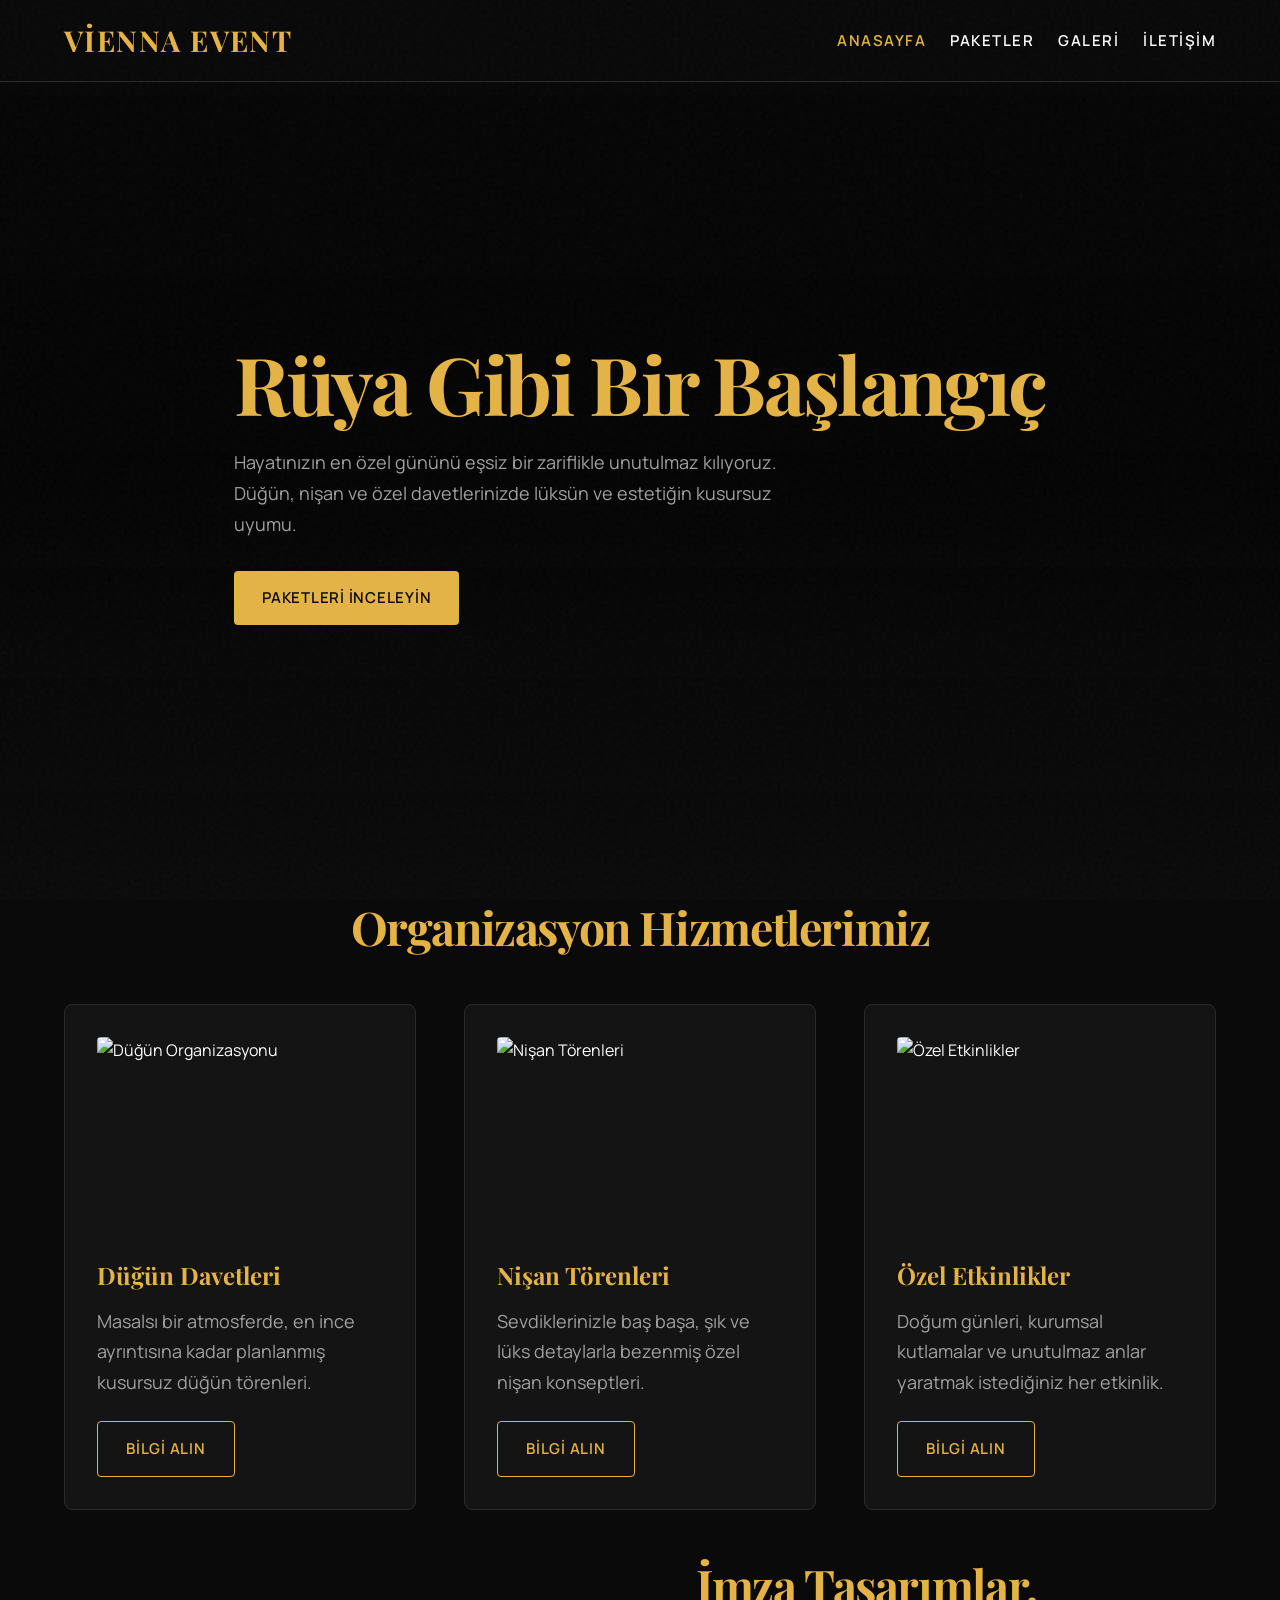
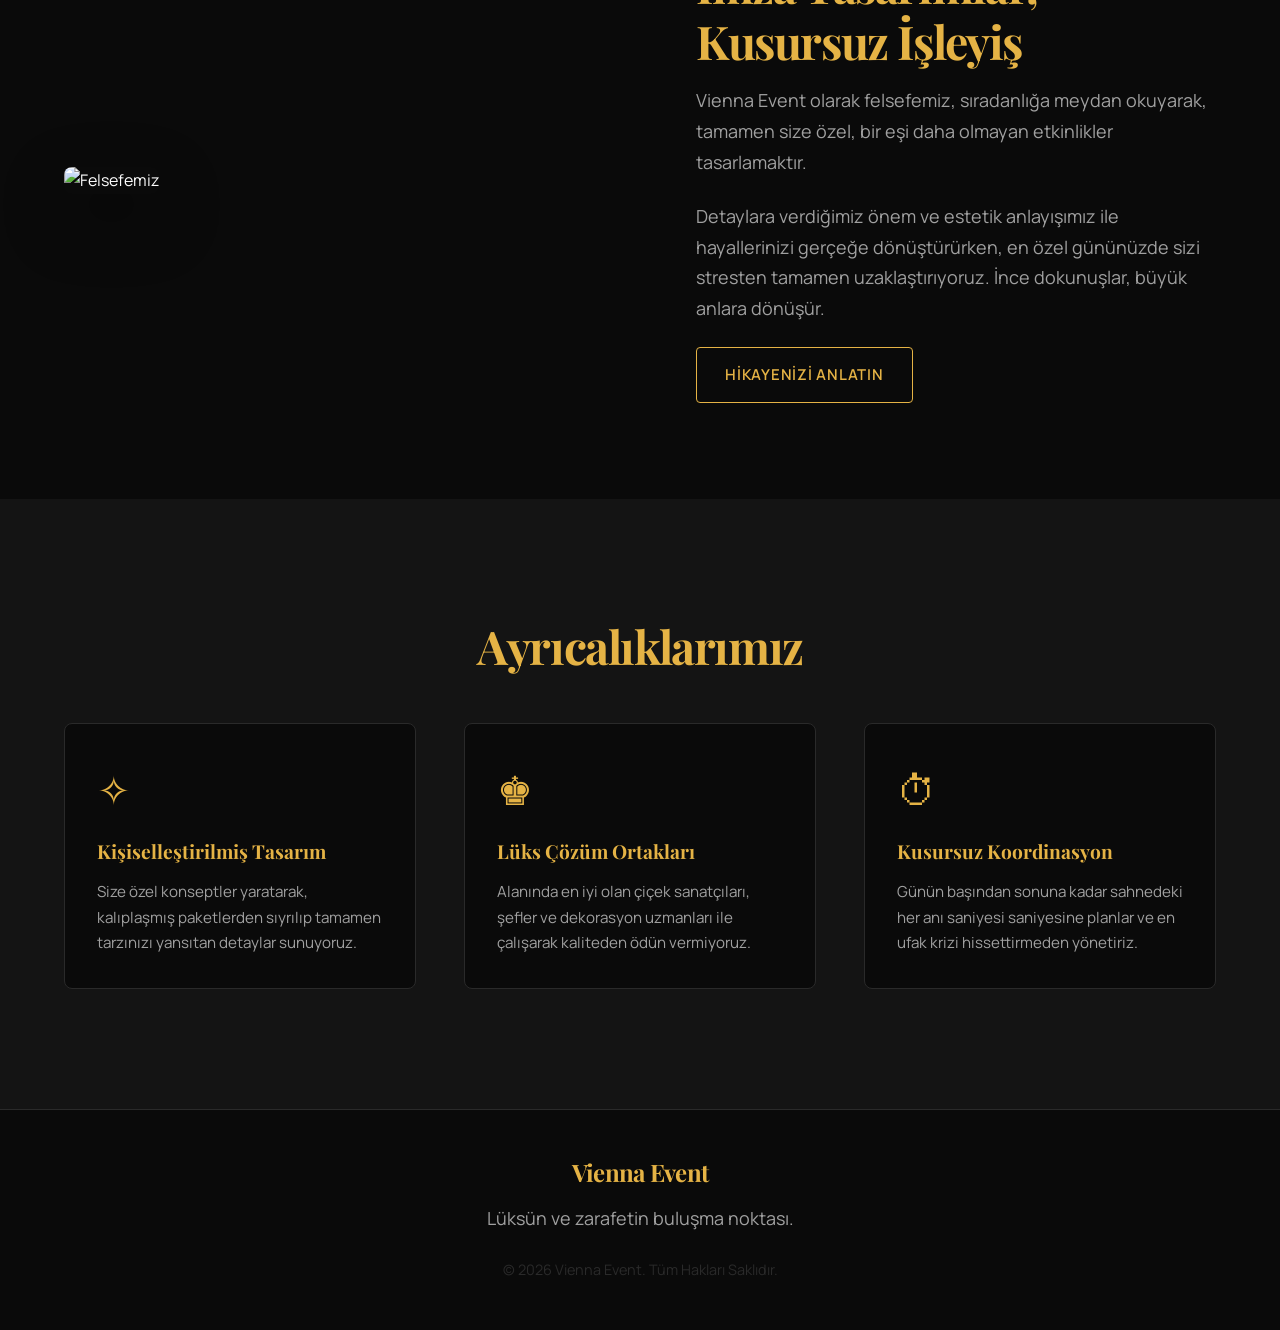
==== commit 2bc1e9c5: "Update site content and assets for Pages publish" ====
--- a/index.html
+++ b/index.html
@@ -3,14 +3,55 @@
 <head>
     <meta charset="UTF-8">
     <meta name="viewport" content="width=device-width, initial-scale=1.0">
-    <title>Vienna Event | Lüks Organizasyon ve Davet</title>
-    <meta name="description" content="Vienna Event ile rüya gibi düğün, nişan ve özel tören organizasyonları. Zarafet ve lüksün buluşma noktası.">
-    
+
+    <!-- ===== SEO: Temel Etiketler ===== -->
+    <title>Vienna Event | İzmir Lüks Düğün, Kına &amp; Davet Organizasyonu</title>
+    <meta name="description" content="İzmir'in en prestijli organizasyon ajansı. Düğün, kına, nişan ve tüm özel davetleriniz için kişiye özel konseptler ve profesyonel yönetim. Royal &amp; Elegance paketlerimizi inceleyin.">
+    <meta name="keywords" content="İzmir düğün organizasyonu, İzmir kına gecesi, İzmir nişan organizasyonu, lüks organizasyon İzmir, vienna event İzmir, özel davet organizasyonuİ">
+    <meta name="author" content="Vienna Event">
+    <meta name="robots" content="index, follow">
+    <link rel="canonical" href="https://viennaevent.com/index.html">
+
+    <!-- ===== Open Graph (Facebook / WhatsApp) ===== -->
+    <meta property="og:type" content="website">
+    <meta property="og:url" content="https://viennaevent.com/index.html">
+    <meta property="og:title" content="Vienna Event | İzmir Lüks Düğün, Kına &amp; Davet Organizasyonu">
+    <meta property="og:description" content="İzmir'in en prestijli organizasyon ajansı. Kişiye özel konsept, lüks dekor ve profesyonel hizmet.">
+    <meta property="og:image" content="https://viennaevent.com/og-image.jpg">
+    <meta property="og:locale" content="tr_TR">
+    <meta property="og:site_name" content="Vienna Event">
+
+    <!-- ===== Twitter Card ===== -->
+    <meta name="twitter:card" content="summary_large_image">
+    <meta name="twitter:title" content="Vienna Event | Lüks Düğün ve Organizasyon">
+    <meta name="twitter:description" content="Hayalinizdeki organizasyonu Vienna Event ile yaşayın.">
+    <meta name="twitter:image" content="https://viennaevent.com/og-image.jpg">
+
+    <!-- ===== Schema.org JSON-LD ===== -->
+    <script type="application/ld+json">
+    {
+      "@context": "https://schema.org",
+      "@type": ["Organization", "LocalBusiness", "EventVenue"],
+      "name": "Vienna Event",
+      "url": "https://viennaevent.com",
+      "description": "İzmir Lüks Düğün, Kına ve Kurumsal Davet Organizasyonu",
+      "priceRange": "$$$",
+      "areaServed": "Izmir and surrounding areas",
+      "address": {
+        "@type": "PostalAddress",
+        "addressLocality": "İzmir",
+        "addressRegion": "İzmir",
+        "addressCountry": "TR"
+      },
+      "serviceType": ["Düğün Organizasyonu", "Kına Organizasyonu", "Nişan Organizasyonu", "Kurumsal Davet"]
+    }
+    </script>
+
     <!-- Fonts -->
     <link rel="preconnect" href="https://fonts.googleapis.com">
     <link rel="preconnect" href="https://fonts.gstatic.com" crossorigin>
     <link href="https://fonts.googleapis.com/css2?family=Playfair+Display:ital,wght@0,400;0,700;1,400&family=Manrope:wght@400;600&display=swap" rel="stylesheet">
-    
+
     <!-- CSS -->
     <link rel="stylesheet" href="css/variables.css">
     <link rel="stylesheet" href="css/base.css">
@@ -29,6 +70,7 @@
             <ul class="nav-links">
                 <li><a href="index.html" class="nav-link active">Anasayfa</a></li>
                 <li><a href="packages.html" class="nav-link">Paketler</a></li>
+                <li><a href="gallery.html" class="nav-link">Galeri</a></li>
                 <li><a href="contact.html" class="nav-link">İletişim</a></li>
             </ul>
         </div>
@@ -36,8 +78,21 @@
 
     <!-- Hero Section -->
     <section class="hero-section">
-        <div class="hero-bg"></div>
-        <div class="container animate-on-scroll">
+        <!-- Video Arka Plan -->
+        <video
+            class="hero-video"
+            src="videos/hero.mp4.mp4"
+            autoplay
+            loop
+            muted
+            playsinline
+            poster=""
+            aria-hidden="true">
+        </video>
+        <!-- Karartma Katmanı -->
+        <div class="hero-overlay"></div>
+        <!-- İçerik -->
+        <div class="container animate-on-scroll" style="position: relative; z-index: 2;">
             <h1 class="stagger-1">Rüya Gibi Bir Başlangıç</h1>
             <p class="stagger-2" style="max-width: 600px; margin: var(--space-md) 0 var(--space-xl);">Hayatınızın en özel gününü eşsiz bir zariflikle unutulmaz kılıyoruz. Düğün, nişan ve özel davetlerinizde lüksün ve estetiğin kusursuz uyumu.</p>
             <a href="packages.html" class="btn-primary stagger-3">Paketleri İnceleyin</a>
@@ -117,15 +172,7 @@
         </div>
     </section>
 
-    <!-- Live Gallery Section -->
-    <section id="galeri" class="container animate-on-scroll">
-        <div class="gallery-headline">
-            <h2>Etkinlik Galerisi</h2>
-            <p>Yuklenen gorseller otomatik olarak burada yayinlanir.</p>
-        </div>
-        <p id="gallery-status" class="gallery-status">Galeri yukleniyor...</p>
-        <div id="gallery-grid" class="gallery-grid" aria-live="polite"></div>
-    </section>
+
 
     <!-- Footer -->
     <footer style="border-top: 1px solid var(--color-border); padding: var(--space-2xl) 0; text-align: center; margin-top: 0;">
@@ -133,7 +180,6 @@
             <h2 style="font-size: 1.5rem; margin-bottom: var(--space-md);">Vienna Event</h2>
             <p style="margin-bottom: var(--space-lg);">Lüksün ve zarafetin buluşma noktası.</p>
             <p style="font-size: 0.9rem; color: var(--color-border);">&copy; 2026 Vienna Event. Tüm Hakları Saklıdır.</p>
-            <p style="margin-top: 12px; font-size: 0.85rem;"><a href="admin.html">Galeri yonetimi</a></p>
         </div>
     </footer>
 
@@ -143,7 +189,7 @@
     <script src="https://www.gstatic.com/firebasejs/12.1.0/firebase-storage-compat.js"></script>
     <script src="js/firebase-config.js"></script>
     <script src="js/firebase-client.js"></script>
-    <script src="js/gallery.js"></script>
+
     <script src="js/main.js"></script>
 </body>
 </html>
--- a/css/base.css
+++ b/css/base.css
@@ -10,6 +10,8 @@
   color: var(--color-text-primary);
   line-height: 1.7;
   -webkit-font-smoothing: antialiased;
+  word-wrap: break-word;
+  overflow-wrap: break-word;
 }
 
 /* Noise overlay */
--- a/css/layout.css
+++ b/css/layout.css
@@ -15,15 +15,38 @@
   align-items: center;
   position: relative;
   overflow: hidden;
+  margin: 0;
+  border: none;
+  /* Arka plan rengi body ile birebir aynı — sub-pixel sızmayı gizler */
+  background-color: #0a0a0a;
 }
 
-.hero-bg {
+/* Video arka plan */
+.hero-video {
   position: absolute;
-  top: 0; left: 0; width: 100%; height: 100%;
-  background:
-    radial-gradient(ellipse at 50% 50%, rgba(var(--color-primary-rgb), 0.05) 0%, transparent 60%),
-    var(--color-bg);
-  z-index: -1;
+  top: 0; left: 0;
+  width: 100%; height: 100%;
+  object-fit: cover;
+  object-position: center;
+  z-index: 0;
+  pointer-events: none;
+  /* Inline baseline gap kesin çözümü */
+  display: block;
+  vertical-align: bottom;
+}
+
+/* Lüks karartma katmanı */
+.hero-overlay {
+  position: absolute;
+  top: 0; left: 0;
+  width: 100%; height: 100%;
+  background: linear-gradient(
+    to top,
+    #0a0a0a 0%,                   /* Alt kenar: body rengiyle birebir aynı opak siyah */
+    rgba(0, 0, 0, 0.60) 50%,
+    rgba(0, 0, 0, 0.35) 100%
+  );
+  z-index: 1;
 }
 
 .grid {
--- a/css/components.css
+++ b/css/components.css
@@ -72,6 +72,11 @@
   transition: transform 0.5s var(--ease-spring), box-shadow 0.5s var(--ease-spring), border-color 0.3s ease;
   display: flex;
   flex-direction: column;
+  word-wrap: break-word;
+  overflow-wrap: break-word;
+}
+.card * {
+  min-width: 0;
 }
 
 .card:hover, .card:focus-visible {
@@ -250,17 +255,41 @@
   margin-bottom: var(--space-lg);
 }
 
+.gallery-grid-wrapper {
+  overflow: hidden;
+  width: 100%;
+}
+
 .gallery-grid {
-  display: grid;
-  grid-template-columns: repeat(3, minmax(0, 1fr));
+  display: flex;
   gap: var(--space-lg);
 }
 
+.marquee-group {
+  display: flex;
+  gap: var(--space-lg);
+  flex-shrink: 0;
+  animation: marquee-scroll 90s linear infinite;
+}
+
+.gallery-grid:hover .marquee-group {
+  animation-play-state: paused;
+}
+
+@keyframes marquee-scroll {
+  0% { transform: translateX(0); }
+  100% { transform: translateX(calc(-100% - var(--space-lg))); }
+}
+
 .gallery-item {
+  width: 540px;
+  flex: 0 0 auto;
   border: 1px solid var(--color-border);
   border-radius: var(--radius-md);
   overflow: hidden;
-  background: var(--color-surface);
+  background: var(--color-primary);
+  border-color: var(--color-primary);
+  color: var(--color-bg);
 }
 
 .gallery-item img {
@@ -271,9 +300,14 @@
 }
 
 .gallery-caption {
-  padding: 12px 14px;
-  color: var(--color-text-secondary);
-  font-size: 0.95rem;
+  padding: 8px 14px;
+  color: var(--color-bg);
+  font-size: 0.90rem;
+  font-weight: 600;
+  text-transform: uppercase;
+  overflow: hidden;
+  text-overflow: ellipsis;
+  white-space: nowrap;
 }
 
 /* Admin */
@@ -350,16 +384,22 @@
 
 .admin-gallery-meta h3 {
   font-size: 1rem;
-  color: var(--color-text-primary);
+  color: var(--color-primary);
+  overflow: hidden;
+  text-overflow: ellipsis;
+  display: -webkit-box;
+  -webkit-line-clamp: 2;
+  -webkit-box-orient: vertical;
+  word-break: break-word;
 }
 
 .admin-muted {
   color: var(--color-text-secondary);
 }
 
-@media (max-width: 900px) {
-  .gallery-grid {
-    grid-template-columns: repeat(2, minmax(0, 1fr));
+@media (max-width: 1024px) {
+  .gallery-item {
+    width: 420px;
   }
 }
 
@@ -368,8 +408,8 @@
     padding-top: 120px;
   }
 
-  .gallery-grid {
-    grid-template-columns: 1fr;
+  .gallery-item {
+    width: 300px;
   }
 
   .admin-toolbar {
@@ -399,3 +439,160 @@
 .contact-status.is-error {
   color: #ff8f8f;
 }
+
+/* Feature Lists in Cards */
+.feature-list {
+  list-style: none;
+  padding: 0;
+  margin: var(--space-md) 0 var(--space-xl) 0;
+  flex-grow: 1;
+}
+
+.feature-list li {
+  position: relative;
+  padding-left: 28px;
+  margin-bottom: 12px;
+  color: var(--color-text-secondary);
+  font-size: 0.95rem;
+  line-height: 1.6;
+  word-break: break-word;
+  overflow-wrap: break-word;
+  white-space: normal;
+}
+
+.feature-list li::before {
+  content: '❖';
+  position: absolute;
+  left: 0;
+  top: 4px;
+  color: var(--color-primary);
+  font-size: 0.9rem;
+}
+
+/* Sub-items (If user adds spaces or hyphens) */
+.feature-list li[data-nested="true"],
+.feature-list li:has(> span.nested) {
+  padding-left: 48px;
+  font-size: 0.90rem;
+  color: rgba(255,255,255,0.7);
+}
+.feature-list li[data-nested="true"]::before {
+  content: '•';
+  left: 28px;
+  top: 3px;
+  color: var(--color-text-secondary);
+  font-size: 1.2rem;
+}
+
+/* ===== Skeleton Loaders ===== */
+@keyframes shimmer {
+  0%   { background-position: -600px 0; }
+  100% { background-position: 600px 0; }
+}
+
+.skeleton {
+  background: linear-gradient(
+    90deg,
+    rgba(255,255,255,0.04) 25%,
+    rgba(var(--color-primary-rgb), 0.12) 50%,
+    rgba(255,255,255,0.04) 75%
+  );
+  background-size: 600px 100%;
+  animation: shimmer 1.6s infinite linear;
+  border-radius: var(--radius-sm);
+  margin-bottom: 12px;
+}
+
+.skeleton-title  { height: 28px; width: 60%; }
+.skeleton-text   { height: 16px; width: 90%; margin-bottom: 16px; }
+.skeleton-price  { height: 52px; width: 50%; margin-bottom: 20px; }
+.skeleton-line   { height: 14px; width: 100%; }
+.skeleton-btn    { height: 44px; width: 100%; margin-top: 20px; }
+
+/* Gallery skeleton */
+.skeleton-gallery {
+  background: linear-gradient(
+    90deg,
+    rgba(255,255,255,0.04) 25%,
+    rgba(var(--color-primary-rgb), 0.10) 50%,
+    rgba(255,255,255,0.04) 75%
+  );
+  background-size: 600px 100%;
+  animation: shimmer 1.6s infinite linear;
+}
+
+/* Modals */
+
+.modal-overlay {
+  position: fixed;
+  top: 0; left: 0; width: 100%; height: 100%;
+  background: rgba(10, 10, 10, 0.7);
+  backdrop-filter: blur(8px);
+  -webkit-backdrop-filter: blur(8px);
+  z-index: 9999;
+  display: flex;
+  align-items: center;
+  justify-content: center;
+  padding: var(--space-md);
+  opacity: 0;
+  animation: fadeIn 0.3s forwards ease-in-out;
+}
+
+.modal-content {
+  background: var(--color-surface);
+  border: 1px solid var(--color-border);
+  border-radius: var(--radius-md);
+  width: 100%;
+  max-width: 600px;
+  max-height: 85vh;
+  display: flex;
+  flex-direction: column;
+  position: relative;
+  box-shadow: 0 25px 50px rgba(0,0,0,0.5), 0 0 40px rgba(var(--color-primary-rgb), 0.1);
+  transform: translateY(20px);
+  animation: slideUpModal 0.4s forwards var(--ease-spring);
+}
+
+.modal-close {
+  position: absolute;
+  top: 16px;
+  right: 16px;
+  background: none;
+  border: none;
+  color: var(--color-text-secondary);
+  font-size: 28px;
+  cursor: pointer;
+  line-height: 1;
+  transition: color 0.2s ease;
+  z-index: 10;
+}
+.modal-close:hover {
+  color: var(--color-primary);
+}
+
+.modal-title {
+  padding: 24px 32px 16px 32px;
+  border-bottom: 1px solid rgba(255,255,255,0.05);
+  font-size: 1.8rem;
+  color: var(--color-primary);
+}
+
+.modal-body {
+  padding: 24px 32px;
+  overflow-y: auto;
+  flex-grow: 1;
+}
+
+.modal-footer {
+  padding: 24px 32px;
+  border-top: 1px solid rgba(255,255,255,0.05);
+  background: rgba(10,10,10,0.5);
+  border-radius: 0 0 var(--radius-md) var(--radius-md);
+}
+
+@keyframes fadeIn {
+  to { opacity: 1; }
+}
+@keyframes slideUpModal {
+  to { transform: translateY(0); }
+}
